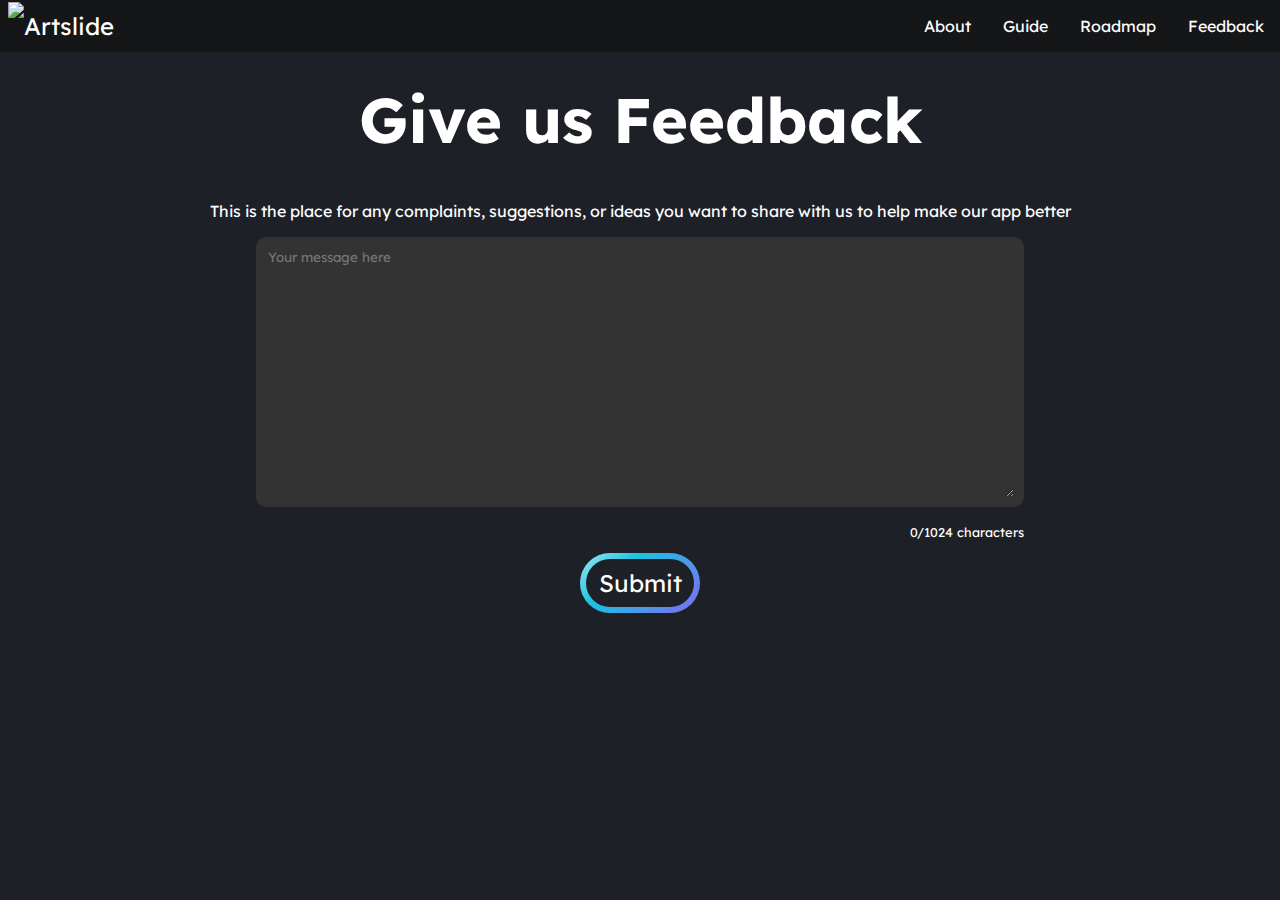
==== feedback.html @ ddbcbb04 "UI Update" ====
<!DOCTYPE html>
<html>

<head>
    <meta charset="utf-8">
    <meta name="viewport" content="width=device-width">
    <meta name="description" content="Slide Tiles">
    <title>Feedback</title>
    <link rel="preconnect" href="https://fonts.googleapis.com">
    <link rel="preconnect" href="https://fonts.gstatic.com" crossorigin>
    <link href="https://fonts.googleapis.com/css2?family=Lexend:wght@100..900&display=swap" rel="stylesheet">
    <link rel="stylesheet" href="navbar.css">
    <link rel="stylesheet" href="feedback.css">
    <script src="https://code.jquery.com/jquery-3.6.0.min.js"></script>
    <script src="feedback.js" defer></script>
</head>

<body>
    <nav class="navbar">
        <a href="index.html">
            <div class="brand-title">
                <img class="logo" src="./images/Artslide Transparent.png">
                Artslide
            </div>
        </a>
        <div class="navbar-links">
            <ul>
                <li><a href="index.html">About</a></li>
                <li><a href="guide.html">Guide</a></li>
                <li><a href="roadmap.html">Roadmap</a></li>
                <li><a href="feedback.html">Feedback</a></li>
            </ul>
        </div>
    </nav>

    <div class="content">
        <h1 id="title">Give us Feedback</h1>

        <p>This is the place for any complaints, suggestions, or ideas you want to share with us to help make our app better</p>

        <textarea class="feedback-area" placeholder="Your message here"></textarea>
        <p id="chars-left">0/1024 characters</p>

        <button id="submit">Submit</button>
    </div>
</body>

</html>
---- navbar.css ----
* {
    box-sizing: border-box;
}
body {
    margin: 0;
    padding-top: 2.35rem;
}

.navbar {
    display: flex;
    position: fixed;
    justify-content: space-between;
    top: 0;
    align-items: center;
    background-color: #151618;
    color: white;
    width: 100vw;
    height: 3.25rem;
}

a {
    text-decoration: none;
}
.brand-title {
    display: flex;
    align-items: center;
    font-size: 1.5rem;
    margin: .5rem;
    color: white;
}
.logo {
    height: 3rem;
}

.navbar-links ul {
    display: flex;
    margin: 0;
    padding: 0;
    list-style: none;
}

.navbar-links li a {
    display: block;
    text-decoration: none;
    color: white;
    padding: 1rem;
    font-size: 1rem;
}

.navbar-links li:hover {
    background-color: #00A3FF;
}

@media (max-width: 800px) {
    body {
        padding-top: 0;
    }
    .navbar {
        position: relative;
        flex-direction: column;
        align-items: flex-start;
        height: 13rem;
    }

    .toggle-button {
        display: flex;
    }

    .navbar-links {
        width: 100%;
    }

    .navbar-links ul {
        width: 100%;
        flex-direction: column;
    }

    .navbar-links ul li {
        text-align: center;
    }

    .navbar-links ul li a {
        padding: .5rem 0;
    }
}
---- feedback.css ----
body {
    color: white;
    background-color: #1D2027;
    font-family: 'Lexend', 'Segoe UI', Arial, sans-serif;
}

#title {
    font-size: 7vh;
}

.content {
    text-align: center;
    width: 70vw;
    margin: auto;
}

.feedback-area {
    width: 60vw;
    height: 30vh;
    background-color: #333;
    color: white;
    font-family: 'Lexend', 'Segoe UI', Arial, sans-serif;
    border: 10px #333 solid;
    border-radius: 10px;
    overflow: auto;
}

.feedback-area:focus {
    outline: 3px #666666 solid;
}

#chars-left {
    font-size: 0.8em;
    animation-iteration-count: 1;
    text-align: right;
    margin-right: 5vw;
}
.shake {
    animation: shake 0.5s;
}
@keyframes shake {
    0% { transform: translate(1px, 1px) rotate(0deg); }
    10% { transform: translate(-1px, -2px) rotate(-1deg); }
    20% { transform: translate(-3px, 0px) rotate(1deg); }
    30% { transform: translate(3px, 2px) rotate(0deg); }
    40% { transform: translate(1px, -1px) rotate(1deg); }
    50% { transform: translate(-1px, 2px) rotate(-1deg); }
    60% { transform: translate(-3px, 1px) rotate(0deg); }
    70% { transform: translate(3px, 1px) rotate(-1deg); }
    80% { transform: translate(-1px, -1px) rotate(1deg); }
    90% { transform: translate(1px, 2px) rotate(0deg); }
    100% { transform: translate(1px, -2px) rotate(-1deg); }
}

#submit {
    width: 120px;
    height: 60px;
    font-size: 1.5rem;
    font-family: 'Lexend', 'Segoe UI', Arial, sans-serif;
    color: white;
    border-style: none;
    outline: none;
    border: 0.25em solid transparent;
    background-image: linear-gradient(#1D2027, #1D2027),
    linear-gradient(-45deg, #780987, #E018FB, #816AEF, #4D97E8, #1BC3E1, #A2E8F5);
    background-origin: border-box;
    background-clip: padding-box, border-box;
    
    border-radius: 1.8em;
    background-size: 200% 100%;
    transition: background-position 0.8s ease-out;
    
    &:hover {
      background-position: 100% 0;
    }
}
@keyframes title-gradient {
	0% {
		background-position: 0% 0%;
	}
	50% {
		background-position: 100% 100%;
	}
	100% {
		background-position: 0% 0%;
	}
}
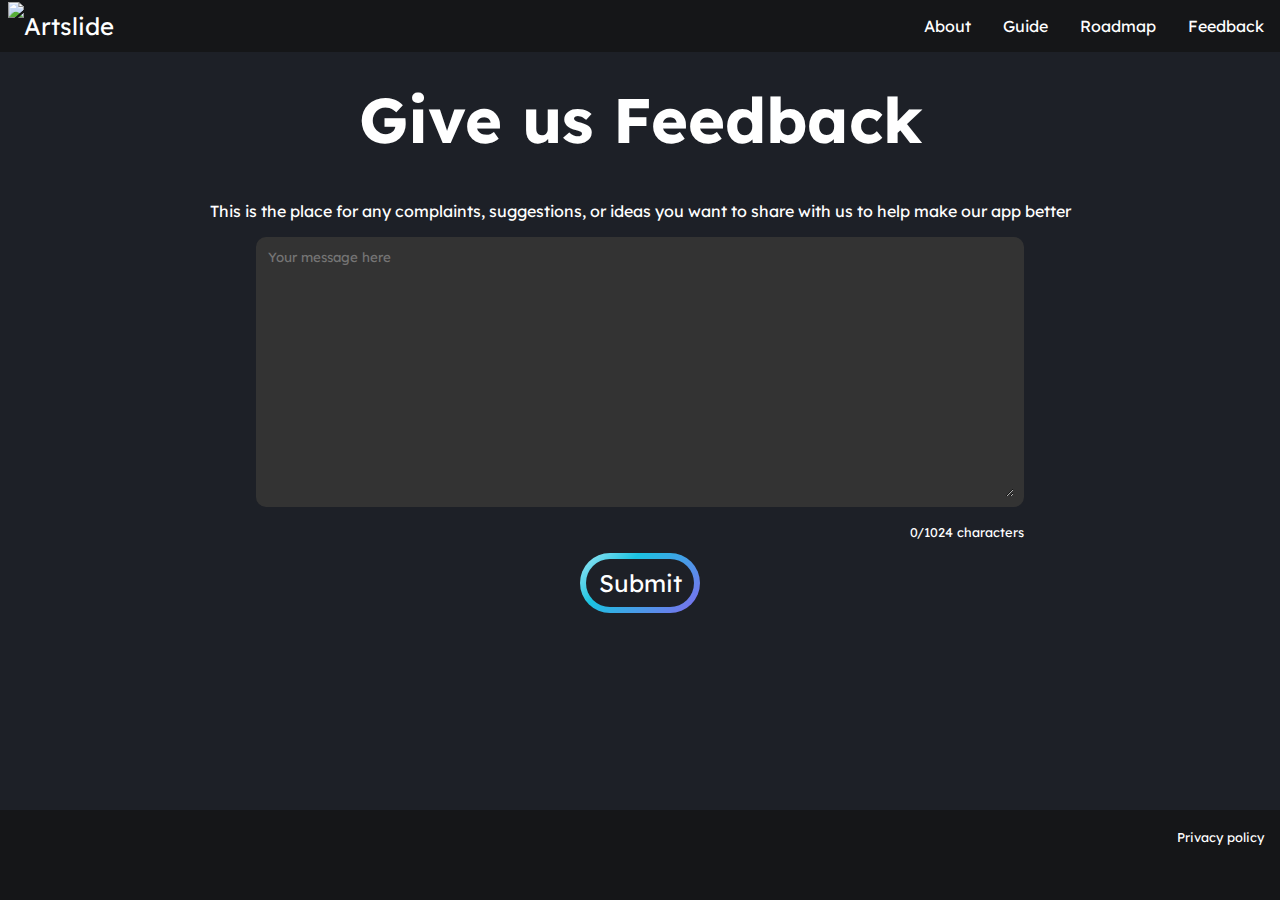
==== commit fb9e4efe: "Privacy policy and footer" ====
--- a/feedback.html
+++ b/feedback.html
@@ -43,6 +43,10 @@
 
         <button id="submit">Submit</button>
     </div>
+
+    <footer id="footer">
+        <a href="privacy-policy.html">Privacy policy</a>
+    </footer>
 </body>
 
 </html>--- a/navbar.css
+++ b/navbar.css
@@ -1,9 +1,17 @@
 * {
     box-sizing: border-box;
+}
+html{
+    min-height: 100vh;
+    min-width: 100vw;
+    position: absolute;
 }
 body {
     margin: 0;
     padding-top: 2.35rem;
+    color: white;
+    background-color: #1D2027;
+    font-family: 'Lexend', 'Segoe UI', Arial, sans-serif;
 }
 
 .navbar {
@@ -82,4 +90,21 @@
     .navbar-links ul li a {
         padding: .5rem 0;
     }
+}
+
+/* Footer */
+#footer {
+    background-color: #151618;
+    color: white;
+    font-style: normal;
+    height: 10vh;
+    width: 100vw;
+    text-align: right;
+    padding: 1rem;
+    position: absolute;
+    bottom: 0;
+}
+#footer a {
+    color: white;
+    font-size: 80%;
 }--- a/feedback.css
+++ b/feedback.css
@@ -1,9 +1,3 @@
-body {
-    color: white;
-    background-color: #1D2027;
-    font-family: 'Lexend', 'Segoe UI', Arial, sans-serif;
-}
-
 #title {
     font-size: 7vh;
 }
